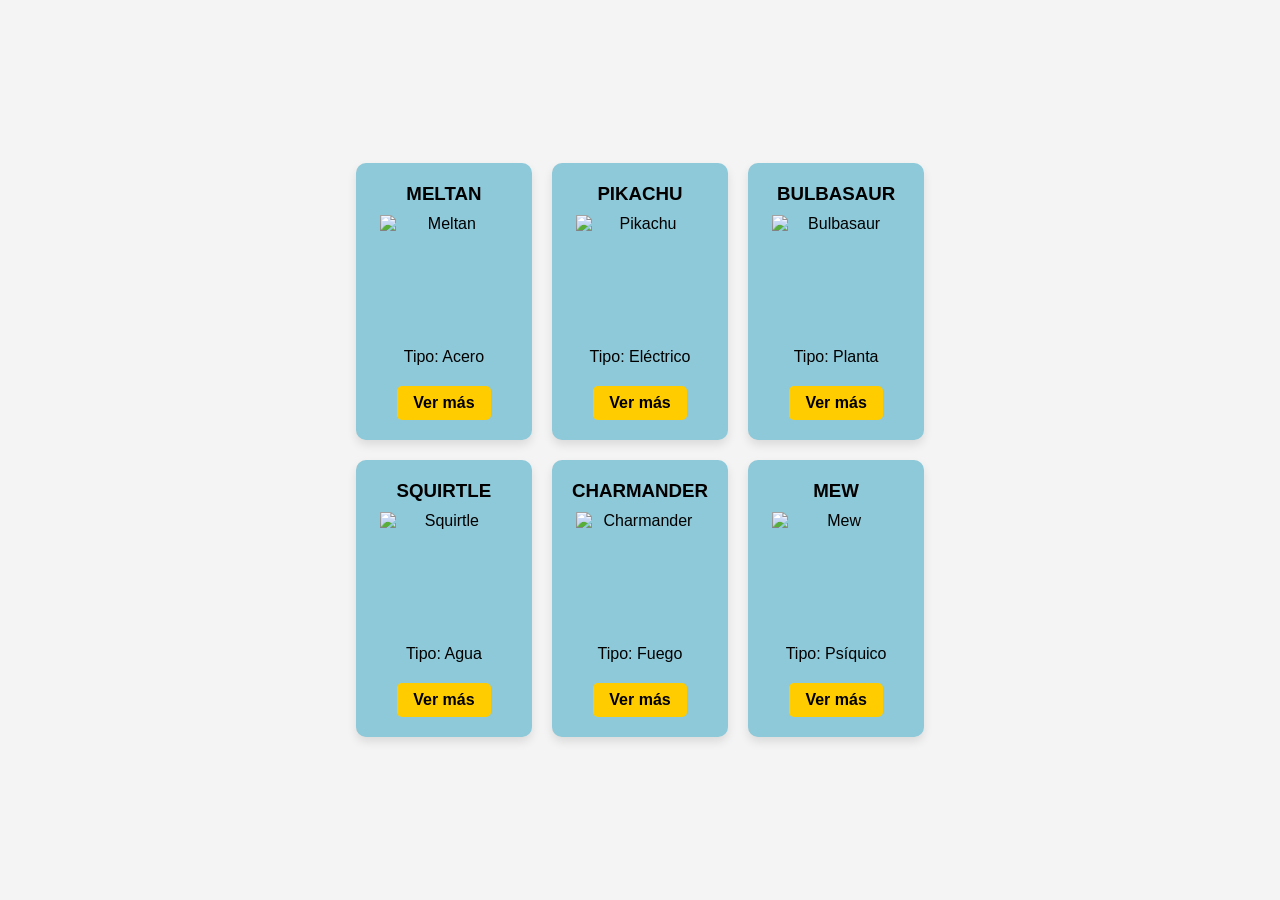
==== cards-ejercicio3/index.html @ 78d67067 "Tarjetas de Pokémon" ====
<!DOCTYPE html>
<html lang="es">
<head>
    <meta charset="UTF-8">
    <meta name="viewport" content="width=device-width, initial-scale=1.0">
    <title>Pokédex Cards</title>
    <style>

        :root {
         --color-primary: #ffcc00;
         --color-dark: #333; 
        --color_light: #f4f4f4;


        }

        * { 
            box-sizing: border-box;
            margin: 0;
            padding: 0;
        }

        body {
            font-family: Arial, Helvetica, sans-serif;
            background-color: var(--color_light);
            min-height: 100vh;
            display: flex;
            justify-content: center;
            align-items: center;
            padding: 20px;
        }

        .main-container {
            display: grid;
            gap: 20px;
            grid-template-columns: repeat(3, 1fr);
            max-width: 900px;

        }



        .card { 
            background-color: rgb(141, 201, 216);
            border-radius: 10px;
            padding: 20px;
            width: 100%;
            text-align: center;
            box-shadow: 0 5px 10px rgba(0, 0, 0, 0.1);
            display: flex;
            flex-direction: column;
            align-items: center;
        }

        .card-title {
            margin-bottom: 10px;
            text-transform: uppercase;

        }

        .card figure {
            display: flex;
            flex-direction: column;
            align-items: center;

        }

        .card-img {
            height: 128px;
            width: 128px;
            object-fit: contain;
        }

        .card-text {
            margin-top: 5px;
        }

        .card a {
            display: inline-block;
            color: #000;
            text-decoration: none;
            padding: 8px 16px;
            border-radius: 5px;
            background-color: var(--color-primary);
            margin-top: 20px;
            font-weight: bold;
        }
        
    </style>
</head>
<body>
    <main class="main-container">
        <div class="card">
            <h3 class="card-title">MELTAN</h3>
            <figure>
                <img src="https://raw.githubusercontent.com/PokeAPI/sprites/master/sprites/pokemon/other/official-artwork/808.png" alt="Meltan" class="card-img">
                <figcaption class="card-text">Tipo: Acero</figcaption>
            </figure>
            <a href="https://www.wikidex.net/wiki/Meltan" target="_blank">Ver más</a>
        </div>

        <div class="card">
            <h3 class="card-title">PIKACHU</h3>
            <figure>
                <img src="https://raw.githubusercontent.com/PokeAPI/sprites/master/sprites/pokemon/other/official-artwork/25.png" alt="Pikachu" class="card-img">
                <figcaption class="card-text">Tipo: Eléctrico</figcaption>
            </figure>
            <a href="https://www.wikidex.net/wiki/Pikachu" target="_blank">Ver más</a>
        </div>

        <div class="card">
            <h3 class="card-title">BULBASAUR</h3>
            <figure>
                <img src="https://raw.githubusercontent.com/PokeAPI/sprites/master/sprites/pokemon/other/official-artwork/1.png" alt="Bulbasaur" class="card-img">
                <figcaption class="card-text">Tipo: Planta</figcaption>
            </figure>
            <a href="https://www.wikidex.net/wiki/Bulbasaur" target="_blank">Ver más</a>
        </div>

        <div class="card">
            <h3 class="card-title">SQUIRTLE</h3>
            <figure>
                <img src="https://raw.githubusercontent.com/PokeAPI/sprites/master/sprites/pokemon/other/official-artwork/7.png" alt="Squirtle" class="card-img">
                <figcaption class="card-text">Tipo: Agua</figcaption>
            </figure>
            <a href="https://www.wikidex.net/wiki/Squirtle" target="_blank">Ver más</a>
        </div>

        <div class="card">
            <h3 class="card-title">CHARMANDER</h3>
            <figure>
                <img src="https://raw.githubusercontent.com/PokeAPI/sprites/master/sprites/pokemon/other/official-artwork/4.png" alt="Charmander" class="card-img">
                <figcaption class="card-text">Tipo: Fuego</figcaption>
            </figure>
            <a href="https://www.wikidex.net/wiki/Charmander" target="_blank">Ver más</a>
        </div>

        <div class="card">
            <h3 class="card-title">MEW</h3>
            <figure>
                <img src="https://raw.githubusercontent.com/PokeAPI/sprites/master/sprites/pokemon/other/official-artwork/151.png" alt="Mew" class="card-img">
                <figcaption class="card-text">Tipo: Psíquico</figcaption>
            </figure>
            <a href="https://www.wikidex.net/wiki/Mew" target="_blank">Ver más</a>
        </div>
    </main>
</body>
</html>
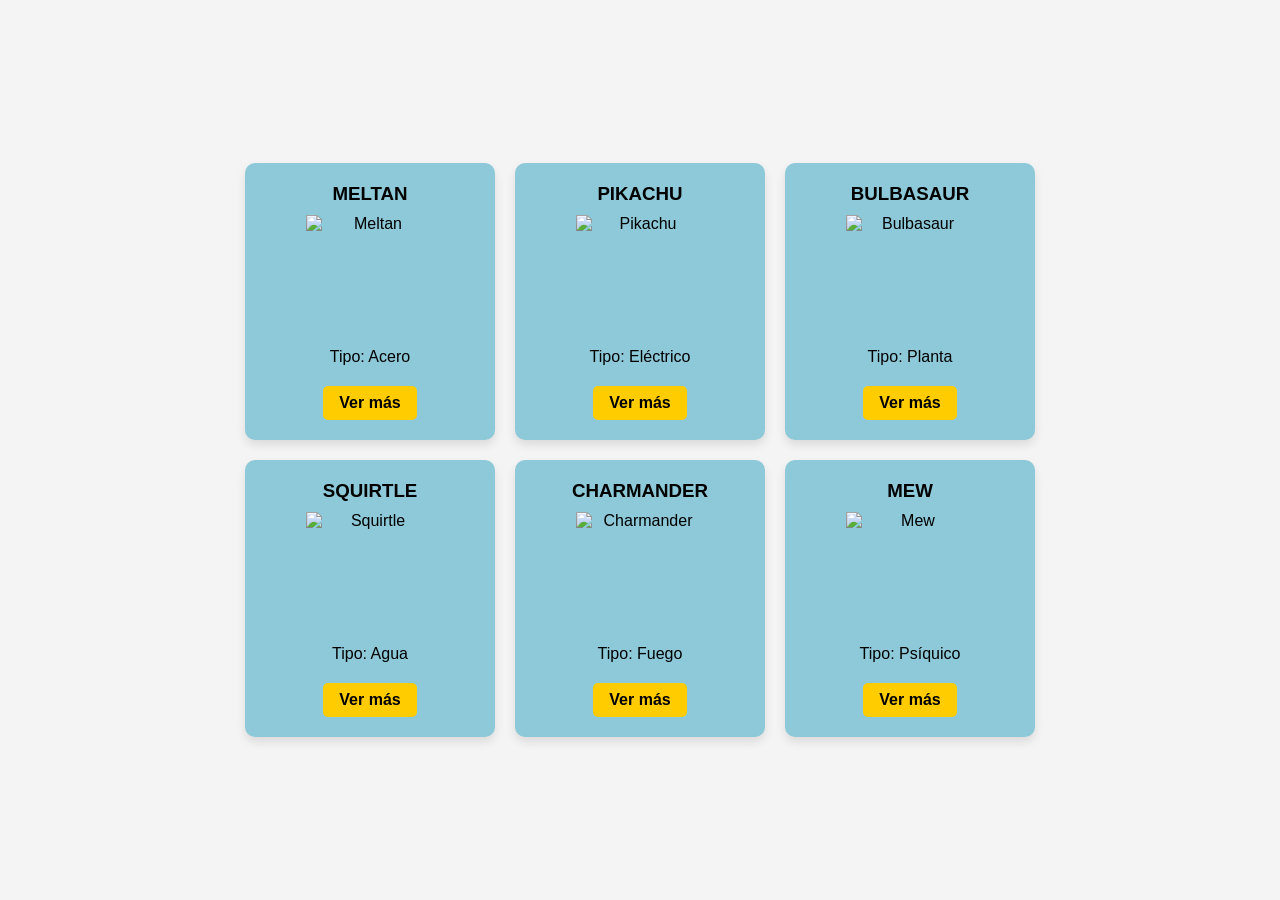
==== commit 978cf804: "Tarjetas Pokemon" ====
--- a/cards-ejercicio3/index.html
+++ b/cards-ejercicio3/index.html
@@ -3,7 +3,7 @@
 <head>
     <meta charset="UTF-8">
     <meta name="viewport" content="width=device-width, initial-scale=1.0">
-    <title>Pokédex Cards</title>
+    <title>Pokédex Tarjetas</title>
     <style>
 
         :root {
@@ -31,10 +31,14 @@
         }
 
         .main-container {
-            display: grid;
-            gap: 20px;
-            grid-template-columns: repeat(3, 1fr);
-            max-width: 900px;
+            display: flex;       
+            flex-wrap: wrap;    
+            gap: 20px;          
+            justify-content: center; 
+            align-items: center;
+            padding: 20px;
+            max-width: 1000px;  
+            margin: 0 auto;
 
         }
 
@@ -44,12 +48,10 @@
             background-color: rgb(141, 201, 216);
             border-radius: 10px;
             padding: 20px;
-            width: 100%;
+            width: 250px;        
+            flex-grow: 0;        
             text-align: center;
             box-shadow: 0 5px 10px rgba(0, 0, 0, 0.1);
-            display: flex;
-            flex-direction: column;
-            align-items: center;
         }
 
         .card-title {
